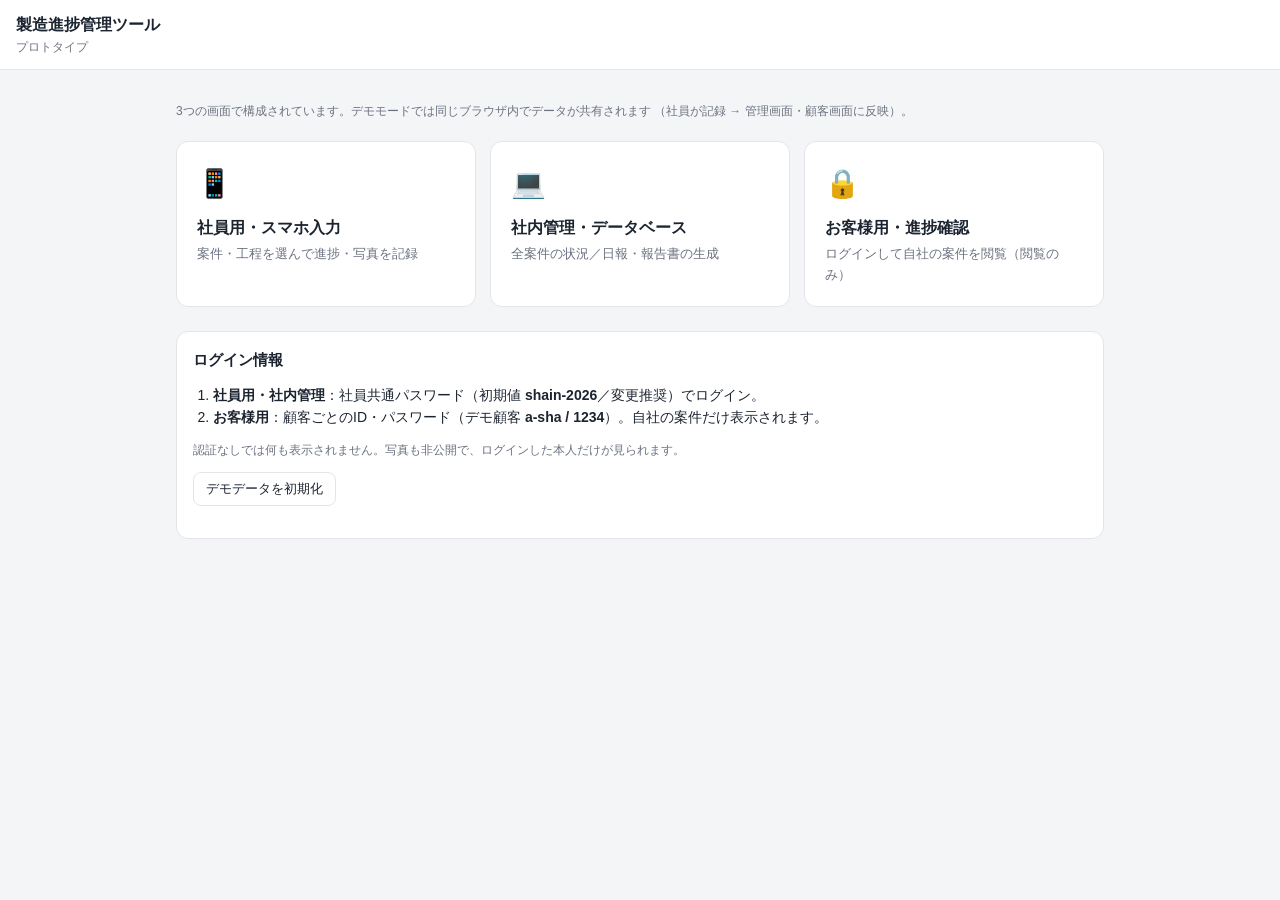
==== index.html @ 698dbfc7 "セキュリティ強化: トークン認証・顧客別サーバー絞り込み・写真非公開(認証API配信)・PWハッシュ・社員共通PWゲート Co-Authored-By: Claude Opus 4.8 <norepl" ====
<!DOCTYPE html>
<html lang="ja">
<head>
<meta charset="UTF-8">
<meta name="viewport" content="width=device-width, initial-scale=1">
<title>製造進捗管理ツール</title>
<link rel="stylesheet" href="styles.css?v=10">
</head>
<body>
<div class="topbar">
  <div>
    <h1>製造進捗管理ツール</h1>
    <div class="sub">プロトタイプ</div>
  </div>
  <span id="mode" class="demo-tag">デモモード</span>
</div>

<div class="wrap">
  <p class="hint" style="margin-top:16px">
    3つの画面で構成されています。デモモードでは同じブラウザ内でデータが共有されます
    （社員が記録 → 管理画面・顧客画面に反映）。
  </p>

  <div class="launch">
    <a href="employee.html">
      <div class="ic">📱</div>
      <h3>社員用・スマホ入力</h3>
      <p>案件・工程を選んで進捗・写真を記録</p>
    </a>
    <a href="admin.html">
      <div class="ic">💻</div>
      <h3>社内管理・データベース</h3>
      <p>全案件の状況／日報・報告書の生成</p>
    </a>
    <a href="customer.html">
      <div class="ic">🔒</div>
      <h3>お客様用・進捗確認</h3>
      <p>ログインして自社の案件を閲覧（閲覧のみ）</p>
    </a>
  </div>

  <div class="card" style="margin-top:24px">
    <h2>ログイン情報</h2>
    <ol style="font-size:14px; padding-left:20px; margin:0">
      <li><b>社員用・社内管理</b>：社員共通パスワード（初期値 <b>shain-2026</b>／変更推奨）でログイン。</li>
      <li><b>お客様用</b>：顧客ごとのID・パスワード（デモ顧客 <b>a-sha / 1234</b>）。自社の案件だけ表示されます。</li>
    </ol>
    <p class="hint" style="margin-top:12px">
      認証なしでは何も表示されません。写真も非公開で、ログインした本人だけが見られます。
    </p>
    <p style="margin-top:10px">
      <button class="btn btn-sm" id="reset">デモデータを初期化</button>
    </p>
  </div>
</div>

<div class="toast" id="toast"></div>

<script src="store.js?v=10"></script>
<script>
if(!Store.isDemo()) document.getElementById("mode").style.display="none";
document.getElementById("reset").onclick = ()=>{
  Store.resetDemo();
  const t=document.getElementById("toast");
  t.textContent="初期化しました"; t.classList.add("show");
  setTimeout(()=>t.classList.remove("show"),1800);
};
</script>
</body>
</html>
---- styles.css ----
/* ===== 共通デザイン（3画面 共通） ===== */
:root{
  --accent:#2f6bd8; --accent-d:#1f4fa8;
  --bg:#f4f5f7; --card:#ffffff; --line:#e3e5e9;
  --text:#1c2430; --muted:#6b7280;
  --ok:#0f8a5f; --warn:#b8770a; --danger:#c0392b;
  --radius:12px;
}
*{box-sizing:border-box}
html,body{margin:0}
body{
  font-family:-apple-system,BlinkMacSystemFont,"Hiragino Kaku Gothic ProN","Yu Gothic",Meiryo,sans-serif;
  background:var(--bg); color:var(--text); line-height:1.6;
  -webkit-text-size-adjust:100%;
}
a{color:var(--accent); text-decoration:none}

/* レイアウト */
.wrap{max-width:960px; margin:0 auto; padding:16px}
.wrap-narrow{max-width:460px; margin:0 auto; padding:16px}
.topbar{
  background:var(--card); border-bottom:1px solid var(--line);
  padding:12px 16px; display:flex; align-items:center; justify-content:space-between;
  position:sticky; top:0; z-index:10;
}
.topbar h1{font-size:16px; margin:0; font-weight:600}
.topbar .sub{font-size:12px; color:var(--muted)}

/* カード */
.card{background:var(--card); border:1px solid var(--line); border-radius:var(--radius); padding:16px; margin-bottom:14px}
.card h2{font-size:15px; margin:0 0 12px; font-weight:600}

/* フォーム */
label{display:block; font-size:13px; color:var(--muted); margin:12px 0 5px}
input,select,textarea{
  width:100%; font-size:16px; padding:11px 12px; border:1px solid var(--line);
  border-radius:8px; background:#fff; color:var(--text); font-family:inherit;
}
input:focus,select:focus,textarea:focus{outline:none; border-color:var(--accent); box-shadow:0 0 0 3px rgba(47,107,216,.15)}
textarea{min-height:70px; resize:vertical}
.row{display:flex; gap:10px}
.row>*{flex:1}

/* ボタン */
.btn{
  display:inline-flex; align-items:center; justify-content:center; gap:6px;
  border:1px solid var(--line); background:#fff; color:var(--text);
  padding:11px 16px; border-radius:8px; font-size:15px; font-weight:600;
  cursor:pointer; font-family:inherit;
}
.btn:hover{background:#f7f8fa}
.btn:active{transform:scale(.99)}
.btn-primary{background:var(--accent); border-color:var(--accent); color:#fff; width:100%; padding:13px}
.btn-primary:hover{background:var(--accent-d)}
.btn-sm{padding:7px 12px; font-size:13px; font-weight:500}

/* バッジ */
.badge{display:inline-block; font-size:12px; padding:3px 10px; border-radius:99px; font-weight:600}
.badge-ok{background:#e3f4ec; color:var(--ok)}
.badge-warn{background:#fbf0dc; color:var(--warn)}
.badge-idle{background:#eef0f3; color:var(--muted)}

/* 進捗バー */
.bar{height:8px; background:#eef0f3; border-radius:99px; overflow:hidden; flex:1}
.bar>span{display:block; height:100%; background:var(--accent)}
.bar.full>span{background:var(--ok)}

/* テーブル */
table{width:100%; border-collapse:collapse; font-size:14px}
th{text-align:left; font-weight:500; color:var(--muted); padding:8px 6px; font-size:13px}
td{padding:10px 6px; border-top:1px solid var(--line)}
tr.clickable{cursor:pointer}
tr.clickable:hover td{background:#f7f8fa}

/* メトリクス */
.metrics{display:grid; grid-template-columns:repeat(3,1fr); gap:10px; margin-bottom:14px}
.metric{background:#f7f8fa; border-radius:10px; padding:12px}
.metric .k{font-size:12px; color:var(--muted)}
.metric .v{font-size:24px; font-weight:600; margin-top:2px}

/* タイムライン（顧客閲覧） */
.timeline{border-left:2px solid var(--line); margin-left:6px; padding-left:16px; display:flex; flex-direction:column; gap:18px}
.tl-item{position:relative}
.tl-item::before{content:""; position:absolute; left:-23px; top:4px; width:10px; height:10px; border-radius:50%; background:var(--accent); border:2px solid #fff}
.tl-meta{font-size:12px; color:var(--muted)}
.tl-text{font-size:14px; margin:3px 0 6px}
.tl-photo{width:280px; max-width:100%; height:200px; object-fit:cover; border-radius:10px; border:1px solid var(--line); cursor:zoom-in; transition:filter .15s}
.tl-photo:hover{filter:brightness(.93)}

/* 写真ポップアップ（ライトボックス） */
.lightbox{position:fixed; inset:0; background:rgba(0,0,0,.82); display:flex; align-items:center; justify-content:center; padding:24px; z-index:1000; cursor:zoom-out}
.lightbox img{max-width:100%; max-height:100%; border-radius:10px; box-shadow:0 8px 40px rgba(0,0,0,.5)}
.lightbox-close{position:fixed; top:14px; right:18px; width:46px; height:46px; border-radius:50%; border:none; background:rgba(255,255,255,.18); color:#fff; font-size:28px; line-height:1; cursor:pointer}
.lightbox-close:hover{background:rgba(255,255,255,.3)}
.list-thumb{width:64px; height:64px; object-fit:cover; border-radius:8px; border:1px solid var(--line); cursor:zoom-in}
.list-thumb:hover{filter:brightness(.93)}

/* 社内管理：写真＋描き込みボタン */
.admin-photo{display:inline-block; text-align:center; margin:3px; vertical-align:top}
.admin-photo .list-thumb{width:88px; height:88px; display:block}
.btn-edit{margin-top:4px; width:88px; font-size:11px; padding:4px 0; border:1px solid var(--line); background:#fff; border-radius:6px; cursor:pointer; font-family:inherit; color:var(--text)}
.btn-edit:hover{background:#eef4ff; border-color:var(--accent); color:var(--accent)}

/* 写真ギャラリー（複数枚） */
.gallery{display:flex; gap:8px; flex-wrap:wrap; margin-top:8px}
.gallery .tl-photo{width:200px; height:150px}
.g-item{position:relative}
.g-del{position:absolute; top:4px; right:4px; width:24px; height:24px; border-radius:50%; border:none; background:rgba(0,0,0,.6); color:#fff; font-size:15px; line-height:1; cursor:pointer}
.g-edit{position:absolute; bottom:5px; right:5px; background:rgba(0,0,0,.62); color:#fff; border:none; border-radius:6px; font-size:12px; padding:3px 8px; cursor:pointer}

/* ポップアップ 前後めくり */
.lightbox-nav{position:fixed; top:50%; transform:translateY(-50%); width:52px; height:52px; border-radius:50%; border:none; background:rgba(255,255,255,.18); color:#fff; font-size:28px; cursor:pointer; z-index:1001}
.lightbox-nav:hover{background:rgba(255,255,255,.32)}
.lightbox-prev{left:14px}
.lightbox-next{right:14px}
.lightbox-count{position:fixed; bottom:16px; left:50%; transform:translateX(-50%); color:#fff; font-size:13px; background:rgba(0,0,0,.4); padding:4px 12px; border-radius:99px}

/* 注釈エディタ */
.anno{position:fixed; inset:0; background:#111; z-index:2000; display:flex; flex-direction:column}
.anno-bar{display:flex; align-items:center; gap:6px; padding:8px; background:#1c1c1e; flex-wrap:wrap}
.anno-stage{flex:1; display:flex; align-items:center; justify-content:center; overflow:hidden; padding:6px}
.anno-canvas{touch-action:none; background:#000; box-shadow:0 0 0 1px #333}
.anno-btn{background:#2c2c2e; color:#fff; border:1px solid #3a3a3c; border-radius:8px; padding:8px 12px; font-size:14px; cursor:pointer; font-family:inherit}
.anno-btn.on{background:#2f6bd8; border-color:#2f6bd8}
.anno-btn:active{transform:scale(.97)}
.anno-save{background:#2f6bd8; border-color:#2f6bd8; font-weight:600}
.anno-cancel{background:transparent}
.anno-colors{display:inline-flex; gap:5px; margin-left:6px}
.anno-col{width:26px; height:26px; border-radius:50%; border:2px solid #555; cursor:pointer; padding:0}
.anno-col.on{border-color:#fff}
.anno-w{display:inline-flex; align-items:center; gap:6px; color:#ccc; font-size:12px; margin-left:6px}
.anno-w input{width:90px}
@media(max-width:520px){ .anno-btn{padding:8px 10px; font-size:13px} .anno-w input{width:64px} }

/* 写真プレビュー（入力画面） */
.thumbs{display:flex; gap:8px; flex-wrap:wrap; margin-top:8px}
.thumb{width:72px; height:72px; border-radius:8px; object-fit:cover; border:1px solid var(--line)}
.thumb-add{width:72px; height:72px; border-radius:8px; border:1px dashed #c3c7cf; display:flex; align-items:center; justify-content:center; color:var(--muted); font-size:26px; cursor:pointer}

/* お知らせ・状態 */
.hint{font-size:12px; color:var(--muted)}
.demo-tag{font-size:11px; background:#fbf0dc; color:var(--warn); padding:2px 8px; border-radius:99px}
.empty{text-align:center; color:var(--muted); padding:30px 10px; font-size:14px}
.toast{
  position:fixed; left:50%; bottom:24px; transform:translateX(-50%) translateY(20px);
  background:#1c2430; color:#fff; padding:12px 20px; border-radius:99px; font-size:14px;
  opacity:0; transition:.25s; pointer-events:none; z-index:100;
}
.toast.show{opacity:1; transform:translateX(-50%) translateY(0)}

/* 入口ページ */
.launch{display:grid; grid-template-columns:repeat(auto-fit,minmax(240px,1fr)); gap:14px; margin-top:20px}
.launch a{display:block; background:var(--card); border:1px solid var(--line); border-radius:var(--radius); padding:20px; color:var(--text)}
.launch a:hover{border-color:var(--accent)}
.launch .ic{font-size:28px}
.launch h3{margin:8px 0 4px; font-size:16px}
.launch p{margin:0; font-size:13px; color:var(--muted)}

@media(max-width:520px){
  .metrics{grid-template-columns:repeat(3,1fr)}
  .hide-sp{display:none}
}
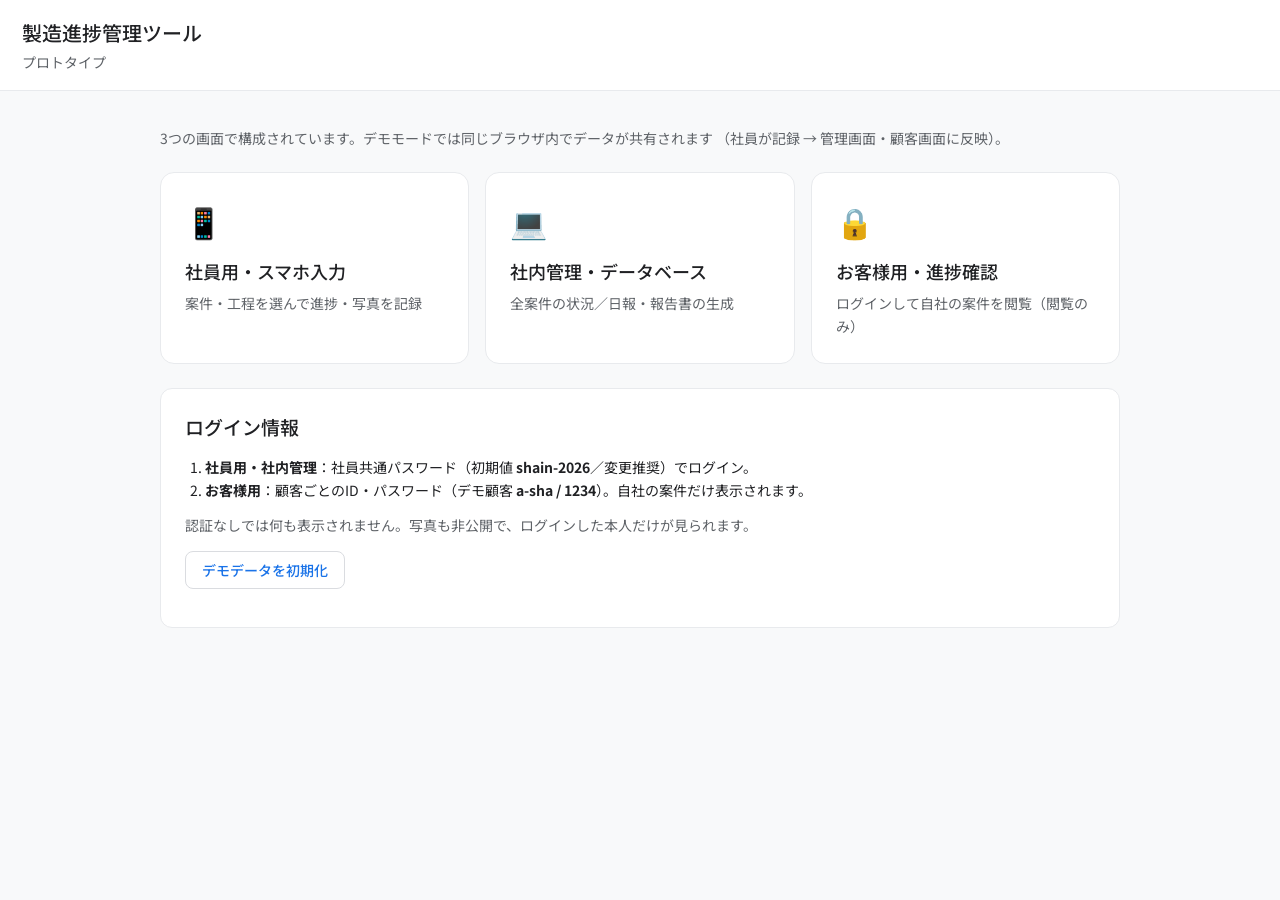
==== commit e584075e: "UI刷新: Google風のシンプルデザイン（ライトサイドバー/Noto Sans JP/文字拡大/絵文字→SVGアイコン） Co-Authored-By: Claude Opus 4.8 <nore" ====
--- a/index.html
+++ b/index.html
@@ -4,7 +4,7 @@
 <meta charset="UTF-8">
 <meta name="viewport" content="width=device-width, initial-scale=1">
 <title>製造進捗管理ツール</title>
-<link rel="stylesheet" href="styles.css?v=10">
+<link rel="stylesheet" href="styles.css?v=15">
 </head>
 <body>
 <div class="topbar">
@@ -56,7 +56,7 @@
 
 <div class="toast" id="toast"></div>
 
-<script src="store.js?v=10"></script>
+<script src="store.js?v=15"></script>
 <script>
 if(!Store.isDemo()) document.getElementById("mode").style.display="none";
 document.getElementById("reset").onclick = ()=>{
--- a/styles.css
+++ b/styles.css
@@ -1,162 +1,177 @@
-/* ===== 共通デザイン（3画面 共通） ===== */
+@import url('https://fonts.googleapis.com/css2?family=Noto+Sans+JP:wght@400;500;700&display=swap');
+
+/* ===== 共通デザイン（Google風・シンプル） ===== */
 :root{
-  --accent:#2f6bd8; --accent-d:#1f4fa8;
-  --bg:#f4f5f7; --card:#ffffff; --line:#e3e5e9;
-  --text:#1c2430; --muted:#6b7280;
-  --ok:#0f8a5f; --warn:#b8770a; --danger:#c0392b;
-  --radius:12px;
+  --accent:#1a73e8; --accent-d:#1765cc;
+  --bg:#f8f9fa; --card:#ffffff; --line:#dadce0; --line-soft:#e8eaed;
+  --text:#202124; --muted:#5f6368; --faint:#80868b;
+  --ok:#188038; --warn:#b06000; --danger:#d93025;
+  --radius:8px;
 }
 *{box-sizing:border-box}
 html,body{margin:0}
 body{
-  font-family:-apple-system,BlinkMacSystemFont,"Hiragino Kaku Gothic ProN","Yu Gothic",Meiryo,sans-serif;
-  background:var(--bg); color:var(--text); line-height:1.6;
-  -webkit-text-size-adjust:100%;
+  font-family:"Noto Sans JP","Helvetica Neue",Arial,-apple-system,BlinkMacSystemFont,sans-serif;
+  background:var(--bg); color:var(--text); font-size:16px; line-height:1.65;
+  -webkit-text-size-adjust:100%; -webkit-font-smoothing:antialiased; -moz-osx-font-smoothing:grayscale;
 }
 a{color:var(--accent); text-decoration:none}
+h1{font-size:24px; font-weight:500; margin:0}
+h2{font-size:19px; font-weight:500; margin:0 0 14px}
+h3{font-size:17px; font-weight:500}
 
 /* レイアウト */
-.wrap{max-width:960px; margin:0 auto; padding:16px}
-.wrap-narrow{max-width:460px; margin:0 auto; padding:16px}
-.topbar{
-  background:var(--card); border-bottom:1px solid var(--line);
-  padding:12px 16px; display:flex; align-items:center; justify-content:space-between;
-  position:sticky; top:0; z-index:10;
-}
-.topbar h1{font-size:16px; margin:0; font-weight:600}
-.topbar .sub{font-size:12px; color:var(--muted)}
+.wrap{max-width:1000px; margin:0 auto; padding:20px}
+.wrap-narrow{max-width:480px; margin:0 auto; padding:20px}
+.topbar{background:var(--card); border-bottom:1px solid var(--line-soft); padding:16px 22px; display:flex; align-items:center; justify-content:space-between; position:sticky; top:0; z-index:10}
+.topbar h1{font-size:20px; font-weight:500}
+.topbar .sub{font-size:14px; color:var(--muted); margin-top:2px}
 
 /* カード */
-.card{background:var(--card); border:1px solid var(--line); border-radius:var(--radius); padding:16px; margin-bottom:14px}
-.card h2{font-size:15px; margin:0 0 12px; font-weight:600}
+.card{background:var(--card); border:1px solid var(--line-soft); border-radius:12px; padding:22px 24px; margin-bottom:18px}
+.card h2{font-size:19px}
 
 /* フォーム */
-label{display:block; font-size:13px; color:var(--muted); margin:12px 0 5px}
-input,select,textarea{
-  width:100%; font-size:16px; padding:11px 12px; border:1px solid var(--line);
-  border-radius:8px; background:#fff; color:var(--text); font-family:inherit;
-}
-input:focus,select:focus,textarea:focus{outline:none; border-color:var(--accent); box-shadow:0 0 0 3px rgba(47,107,216,.15)}
-textarea{min-height:70px; resize:vertical}
-.row{display:flex; gap:10px}
+label{display:block; font-size:14px; color:var(--muted); margin:16px 0 6px}
+input,select,textarea{width:100%; font-size:16px; padding:13px 14px; border:1px solid var(--line); border-radius:8px; background:#fff; color:var(--text); font-family:inherit}
+input:focus,select:focus,textarea:focus{outline:none; border-color:var(--accent); box-shadow:0 0 0 1px var(--accent)}
+textarea{min-height:88px; resize:vertical; line-height:1.6}
+.row{display:flex; gap:14px}
 .row>*{flex:1}
 
-/* ボタン */
-.btn{
-  display:inline-flex; align-items:center; justify-content:center; gap:6px;
-  border:1px solid var(--line); background:#fff; color:var(--text);
-  padding:11px 16px; border-radius:8px; font-size:15px; font-weight:600;
-  cursor:pointer; font-family:inherit;
-}
-.btn:hover{background:#f7f8fa}
-.btn:active{transform:scale(.99)}
-.btn-primary{background:var(--accent); border-color:var(--accent); color:#fff; width:100%; padding:13px}
-.btn-primary:hover{background:var(--accent-d)}
-.btn-sm{padding:7px 12px; font-size:13px; font-weight:500}
+/* ボタン（Google風） */
+.btn{display:inline-flex; align-items:center; justify-content:center; gap:8px; border:1px solid var(--line); background:#fff; color:var(--accent); padding:10px 20px; border-radius:8px; font-size:15px; font-weight:500; cursor:pointer; font-family:inherit; transition:background .15s,border-color .15s}
+.btn:hover{background:#f6faff; border-color:#c9d6ea}
+.btn:active{background:#eef4fe}
+.btn-primary{background:var(--accent); border-color:var(--accent); color:#fff; width:100%; padding:14px; font-size:16px}
+.btn-primary:hover{background:var(--accent-d); border-color:var(--accent-d)}
+.btn-sm{padding:8px 16px; font-size:14px}
 
 /* バッジ */
-.badge{display:inline-block; font-size:12px; padding:3px 10px; border-radius:99px; font-weight:600}
-.badge-ok{background:#e3f4ec; color:var(--ok)}
-.badge-warn{background:#fbf0dc; color:var(--warn)}
-.badge-idle{background:#eef0f3; color:var(--muted)}
+.badge{display:inline-block; font-size:13px; padding:4px 12px; border-radius:99px; font-weight:500}
+.badge-ok{background:#e6f4ea; color:var(--ok)}
+.badge-warn{background:#fef7e0; color:var(--warn)}
+.badge-idle{background:#f1f3f4; color:var(--muted)}
 
 /* 進捗バー */
-.bar{height:8px; background:#eef0f3; border-radius:99px; overflow:hidden; flex:1}
+.bar{height:8px; background:#e8eaed; border-radius:99px; overflow:hidden; flex:1}
 .bar>span{display:block; height:100%; background:var(--accent)}
 .bar.full>span{background:var(--ok)}
 
 /* テーブル */
-table{width:100%; border-collapse:collapse; font-size:14px}
-th{text-align:left; font-weight:500; color:var(--muted); padding:8px 6px; font-size:13px}
-td{padding:10px 6px; border-top:1px solid var(--line)}
+table{width:100%; border-collapse:collapse; font-size:15px}
+th{text-align:left; font-weight:500; color:var(--muted); padding:12px 8px; font-size:14px; border-bottom:1px solid var(--line)}
+td{padding:14px 8px; border-bottom:1px solid var(--line-soft)}
 tr.clickable{cursor:pointer}
-tr.clickable:hover td{background:#f7f8fa}
+tr.clickable:hover td{background:#f8f9fa}
 
 /* メトリクス */
-.metrics{display:grid; grid-template-columns:repeat(3,1fr); gap:10px; margin-bottom:14px}
-.metric{background:#f7f8fa; border-radius:10px; padding:12px}
-.metric .k{font-size:12px; color:var(--muted)}
-.metric .v{font-size:24px; font-weight:600; margin-top:2px}
+.metrics{display:grid; grid-template-columns:repeat(3,1fr); gap:14px; margin-bottom:18px}
+.metric{background:var(--card); border:1px solid var(--line-soft); border-radius:12px; padding:18px 20px}
+.metric .k{font-size:14px; color:var(--muted)}
+.metric .v{font-size:30px; font-weight:500; margin-top:4px}
 
-/* タイムライン（顧客閲覧） */
-.timeline{border-left:2px solid var(--line); margin-left:6px; padding-left:16px; display:flex; flex-direction:column; gap:18px}
+/* タイムライン */
+.timeline{border-left:2px solid var(--line-soft); margin-left:6px; padding-left:20px; display:flex; flex-direction:column; gap:26px}
 .tl-item{position:relative}
-.tl-item::before{content:""; position:absolute; left:-23px; top:4px; width:10px; height:10px; border-radius:50%; background:var(--accent); border:2px solid #fff}
-.tl-meta{font-size:12px; color:var(--muted)}
-.tl-text{font-size:14px; margin:3px 0 6px}
-.tl-photo{width:280px; max-width:100%; height:200px; object-fit:cover; border-radius:10px; border:1px solid var(--line); cursor:zoom-in; transition:filter .15s}
-.tl-photo:hover{filter:brightness(.93)}
+.tl-item::before{content:""; position:absolute; left:-27px; top:5px; width:11px; height:11px; border-radius:50%; background:var(--accent); border:2px solid #fff}
+.tl-meta{font-size:14px; color:var(--muted)}
+.tl-text{font-size:16px; margin:5px 0 10px}
+.tl-photo{border-radius:12px; border:1px solid var(--line-soft); cursor:zoom-in}
 
-/* 写真ポップアップ（ライトボックス） */
-.lightbox{position:fixed; inset:0; background:rgba(0,0,0,.82); display:flex; align-items:center; justify-content:center; padding:24px; z-index:1000; cursor:zoom-out}
-.lightbox img{max-width:100%; max-height:100%; border-radius:10px; box-shadow:0 8px 40px rgba(0,0,0,.5)}
-.lightbox-close{position:fixed; top:14px; right:18px; width:46px; height:46px; border-radius:50%; border:none; background:rgba(255,255,255,.18); color:#fff; font-size:28px; line-height:1; cursor:pointer}
-.lightbox-close:hover{background:rgba(255,255,255,.3)}
-.list-thumb{width:64px; height:64px; object-fit:cover; border-radius:8px; border:1px solid var(--line); cursor:zoom-in}
-.list-thumb:hover{filter:brightness(.93)}
+/* 写真プレビュー（入力画面） */
+.thumbs{display:flex; gap:10px; flex-wrap:wrap; margin-top:10px}
+.thumb{width:82px; height:82px; border-radius:10px; object-fit:cover; border:1px solid var(--line)}
+.thumb-add{width:82px; height:82px; border-radius:10px; border:1px dashed #bfc4cc; display:flex; align-items:center; justify-content:center; color:var(--muted); font-size:28px; cursor:pointer}
 
-/* 社内管理：写真＋描き込みボタン */
-.admin-photo{display:inline-block; text-align:center; margin:3px; vertical-align:top}
-.admin-photo .list-thumb{width:88px; height:88px; display:block}
-.btn-edit{margin-top:4px; width:88px; font-size:11px; padding:4px 0; border:1px solid var(--line); background:#fff; border-radius:6px; cursor:pointer; font-family:inherit; color:var(--text)}
-.btn-edit:hover{background:#eef4ff; border-color:var(--accent); color:var(--accent)}
+/* 写真ギャラリー（大きく表示） */
+.gallery{display:flex; flex-direction:column; gap:14px; margin-top:12px}
+.gallery .tl-photo{width:100%; max-width:560px; height:auto; max-height:74vh; object-fit:contain; background:#f1f3f4}
+.g-item{position:relative}
+.g-del{position:absolute; top:5px; right:5px; width:26px; height:26px; border-radius:50%; border:none; background:rgba(0,0,0,.6); color:#fff; font-size:16px; line-height:1; cursor:pointer}
+.g-edit{position:absolute; bottom:6px; right:6px; background:rgba(0,0,0,.62); color:#fff; border:none; border-radius:6px; font-size:13px; padding:4px 10px; cursor:pointer}
 
-/* 写真ギャラリー（複数枚） */
-.gallery{display:flex; gap:8px; flex-wrap:wrap; margin-top:8px}
-.gallery .tl-photo{width:200px; height:150px}
-.g-item{position:relative}
-.g-del{position:absolute; top:4px; right:4px; width:24px; height:24px; border-radius:50%; border:none; background:rgba(0,0,0,.6); color:#fff; font-size:15px; line-height:1; cursor:pointer}
-.g-edit{position:absolute; bottom:5px; right:5px; background:rgba(0,0,0,.62); color:#fff; border:none; border-radius:6px; font-size:12px; padding:3px 8px; cursor:pointer}
-
-/* ポップアップ 前後めくり */
-.lightbox-nav{position:fixed; top:50%; transform:translateY(-50%); width:52px; height:52px; border-radius:50%; border:none; background:rgba(255,255,255,.18); color:#fff; font-size:28px; cursor:pointer; z-index:1001}
-.lightbox-nav:hover{background:rgba(255,255,255,.32)}
+/* ライトボックス */
+.lightbox{position:fixed; inset:0; background:rgba(32,33,36,.92); display:flex; align-items:center; justify-content:center; padding:10px; z-index:1000; cursor:zoom-out}
+.lightbox img{height:calc(100vh - 20px); width:auto; max-width:100%; object-fit:contain; border-radius:8px}
+.lightbox-close{position:fixed; top:14px; right:18px; width:46px; height:46px; border-radius:50%; border:none; background:rgba(255,255,255,.15); color:#fff; font-size:28px; line-height:1; cursor:pointer}
+.lightbox-close:hover{background:rgba(255,255,255,.28)}
+.lightbox-nav{position:fixed; top:50%; transform:translateY(-50%); width:52px; height:52px; border-radius:50%; border:none; background:rgba(255,255,255,.15); color:#fff; font-size:28px; cursor:pointer; z-index:1001}
+.lightbox-nav:hover{background:rgba(255,255,255,.28)}
 .lightbox-prev{left:14px}
 .lightbox-next{right:14px}
-.lightbox-count{position:fixed; bottom:16px; left:50%; transform:translateX(-50%); color:#fff; font-size:13px; background:rgba(0,0,0,.4); padding:4px 12px; border-radius:99px}
+.lightbox-count{position:fixed; bottom:16px; left:50%; transform:translateX(-50%); color:#fff; font-size:14px; background:rgba(0,0,0,.4); padding:5px 14px; border-radius:99px}
+
+/* 社内管理の写真 */
+.admin-photo{display:inline-block; text-align:center; margin:5px; vertical-align:top}
+.admin-photo .list-thumb{width:160px; height:160px; display:block; object-fit:cover; border-radius:10px; border:1px solid var(--line-soft); cursor:zoom-in}
+.btn-edit{margin-top:6px; width:160px; font-size:13px; padding:6px 0; border:1px solid var(--line); background:#fff; border-radius:8px; cursor:pointer; font-family:inherit; color:var(--accent)}
+.btn-edit:hover{background:#f6faff}
+.list-thumb{width:64px; height:64px; object-fit:cover; border-radius:8px; border:1px solid var(--line-soft); cursor:zoom-in}
+
+/* ===== サイドメニュー（Google Drive風・ライト） ===== */
+.app{display:flex; min-height:100vh; background:var(--bg)}
+.sidebar{width:260px; flex-shrink:0; background:var(--card); border-right:1px solid var(--line-soft); display:flex; flex-direction:column; position:sticky; top:0; height:100vh}
+.sidebar .brand{display:flex; align-items:center; gap:12px; padding:22px 22px 18px; font-size:18px; font-weight:500; color:var(--text)}
+.brand-ic{width:34px; height:34px; border-radius:50%; background:var(--accent); color:#fff; display:flex; align-items:center; justify-content:center; font-size:15px; font-weight:500; flex-shrink:0}
+.sidebar .brand small{display:block; font-size:12px; font-weight:400; color:var(--muted); margin-top:1px}
+.sidebar nav{flex:1; padding:8px 12px 8px 0; display:flex; flex-direction:column; gap:2px; overflow-y:auto}
+.side-label{font-size:12px; color:var(--faint); padding:12px 20px 4px}
+.nav-item{display:flex; align-items:center; gap:16px; padding:12px 20px; border-radius:0 24px 24px 0; color:var(--text); font-size:15px; font-weight:500; cursor:pointer; text-decoration:none; border:none; background:none; width:100%; text-align:left; font-family:inherit}
+.nav-item .ni-ic{width:20px; height:20px; flex-shrink:0; color:var(--muted); display:flex}
+.nav-item .ni-ic svg{width:20px; height:20px; fill:currentColor}
+.nav-item:hover{background:#f1f3f4}
+.nav-item.active{background:#e8f0fe; color:var(--accent)}
+.nav-item.active .ni-ic{color:var(--accent)}
+.side-foot{padding:8px 12px 12px 0; border-top:1px solid var(--line-soft)}
+.content{flex:1; min-width:0; display:flex; flex-direction:column; background:var(--bg)}
+.appbar{display:flex; align-items:center; gap:14px; padding:16px 26px; background:var(--card); border-bottom:1px solid var(--line-soft); position:sticky; top:0; z-index:5}
+.appbar-title{font-size:20px; font-weight:500}
+.appbar-sub{font-size:13px; color:var(--muted); margin-top:1px}
+.appbar-spacer{flex:1}
+.content-body{padding:26px; width:100%; max-width:1080px}
+.hamburger{display:none; background:none; border:1px solid var(--line); border-radius:8px; width:40px; height:40px; font-size:20px; cursor:pointer; align-items:center; justify-content:center; color:var(--text)}
+.backdrop{display:none; position:fixed; inset:0; background:rgba(0,0,0,.4); z-index:40}
+.login-screen{max-width:420px; margin:0 auto; padding:20px}
+@media(max-width:860px){
+  .sidebar{position:fixed; left:0; top:0; transform:translateX(-100%); transition:transform .25s; z-index:50; box-shadow:0 2px 24px rgba(60,64,67,.28)}
+  .sidebar.open{transform:none}
+  .hamburger{display:inline-flex}
+  .backdrop.show{display:block}
+  .content-body{padding:18px}
+  .appbar{padding:14px 18px}
+}
+
+/* お知らせ・状態 */
+.hint{font-size:14px; color:var(--muted)}
+.demo-tag{font-size:12px; background:#fef7e0; color:var(--warn); padding:3px 10px; border-radius:99px}
+.empty{text-align:center; color:var(--muted); padding:36px 12px; font-size:15px}
+.toast{position:fixed; left:50%; bottom:26px; transform:translateX(-50%) translateY(20px); background:#202124; color:#fff; padding:14px 24px; border-radius:8px; font-size:15px; opacity:0; transition:.25s; pointer-events:none; z-index:100}
+.toast.show{opacity:1; transform:translateX(-50%) translateY(0)}
+
+/* 入口ページ */
+.launch{display:grid; grid-template-columns:repeat(auto-fit,minmax(260px,1fr)); gap:16px; margin-top:22px}
+.launch a{display:block; background:var(--card); border:1px solid var(--line-soft); border-radius:14px; padding:24px; color:var(--text); transition:box-shadow .15s,border-color .15s}
+.launch a:hover{box-shadow:0 1px 8px rgba(60,64,67,.15); border-color:var(--line)}
+.launch .ic{font-size:30px}
+.launch h3{margin:10px 0 6px; font-size:18px; font-weight:500}
+.launch p{margin:0; font-size:14px; color:var(--muted)}
 
 /* 注釈エディタ */
-.anno{position:fixed; inset:0; background:#111; z-index:2000; display:flex; flex-direction:column}
-.anno-bar{display:flex; align-items:center; gap:6px; padding:8px; background:#1c1c1e; flex-wrap:wrap}
+.anno{position:fixed; inset:0; background:#202124; z-index:2000; display:flex; flex-direction:column}
+.anno-bar{display:flex; align-items:center; gap:6px; padding:10px; background:#2a2b2e; flex-wrap:wrap}
 .anno-stage{flex:1; display:flex; align-items:center; justify-content:center; overflow:hidden; padding:6px}
-.anno-canvas{touch-action:none; background:#000; box-shadow:0 0 0 1px #333}
-.anno-btn{background:#2c2c2e; color:#fff; border:1px solid #3a3a3c; border-radius:8px; padding:8px 12px; font-size:14px; cursor:pointer; font-family:inherit}
-.anno-btn.on{background:#2f6bd8; border-color:#2f6bd8}
+.anno-canvas{touch-action:none; background:#000; box-shadow:0 0 0 1px #3c4043}
+.anno-btn{background:#3c4043; color:#fff; border:1px solid #5f6368; border-radius:8px; padding:9px 14px; font-size:14px; cursor:pointer; font-family:inherit}
+.anno-btn.on{background:var(--accent); border-color:var(--accent)}
 .anno-btn:active{transform:scale(.97)}
-.anno-save{background:#2f6bd8; border-color:#2f6bd8; font-weight:600}
+.anno-save{background:var(--accent); border-color:var(--accent); font-weight:500}
 .anno-cancel{background:transparent}
 .anno-colors{display:inline-flex; gap:5px; margin-left:6px}
-.anno-col{width:26px; height:26px; border-radius:50%; border:2px solid #555; cursor:pointer; padding:0}
+.anno-col{width:26px; height:26px; border-radius:50%; border:2px solid #5f6368; cursor:pointer; padding:0}
 .anno-col.on{border-color:#fff}
 .anno-w{display:inline-flex; align-items:center; gap:6px; color:#ccc; font-size:12px; margin-left:6px}
 .anno-w input{width:90px}
-@media(max-width:520px){ .anno-btn{padding:8px 10px; font-size:13px} .anno-w input{width:64px} }
+@media(max-width:520px){ .anno-btn{padding:9px 11px; font-size:13px} .anno-w input{width:64px} }
 
-/* 写真プレビュー（入力画面） */
-.thumbs{display:flex; gap:8px; flex-wrap:wrap; margin-top:8px}
-.thumb{width:72px; height:72px; border-radius:8px; object-fit:cover; border:1px solid var(--line)}
-.thumb-add{width:72px; height:72px; border-radius:8px; border:1px dashed #c3c7cf; display:flex; align-items:center; justify-content:center; color:var(--muted); font-size:26px; cursor:pointer}
-
-/* お知らせ・状態 */
-.hint{font-size:12px; color:var(--muted)}
-.demo-tag{font-size:11px; background:#fbf0dc; color:var(--warn); padding:2px 8px; border-radius:99px}
-.empty{text-align:center; color:var(--muted); padding:30px 10px; font-size:14px}
-.toast{
-  position:fixed; left:50%; bottom:24px; transform:translateX(-50%) translateY(20px);
-  background:#1c2430; color:#fff; padding:12px 20px; border-radius:99px; font-size:14px;
-  opacity:0; transition:.25s; pointer-events:none; z-index:100;
-}
-.toast.show{opacity:1; transform:translateX(-50%) translateY(0)}
-
-/* 入口ページ */
-.launch{display:grid; grid-template-columns:repeat(auto-fit,minmax(240px,1fr)); gap:14px; margin-top:20px}
-.launch a{display:block; background:var(--card); border:1px solid var(--line); border-radius:var(--radius); padding:20px; color:var(--text)}
-.launch a:hover{border-color:var(--accent)}
-.launch .ic{font-size:28px}
-.launch h3{margin:8px 0 4px; font-size:16px}
-.launch p{margin:0; font-size:13px; color:var(--muted)}
-
-@media(max-width:520px){
-  .metrics{grid-template-columns:repeat(3,1fr)}
-  .hide-sp{display:none}
-}
+@media(max-width:520px){ .metrics{grid-template-columns:repeat(3,1fr)} .hide-sp{display:none} }
